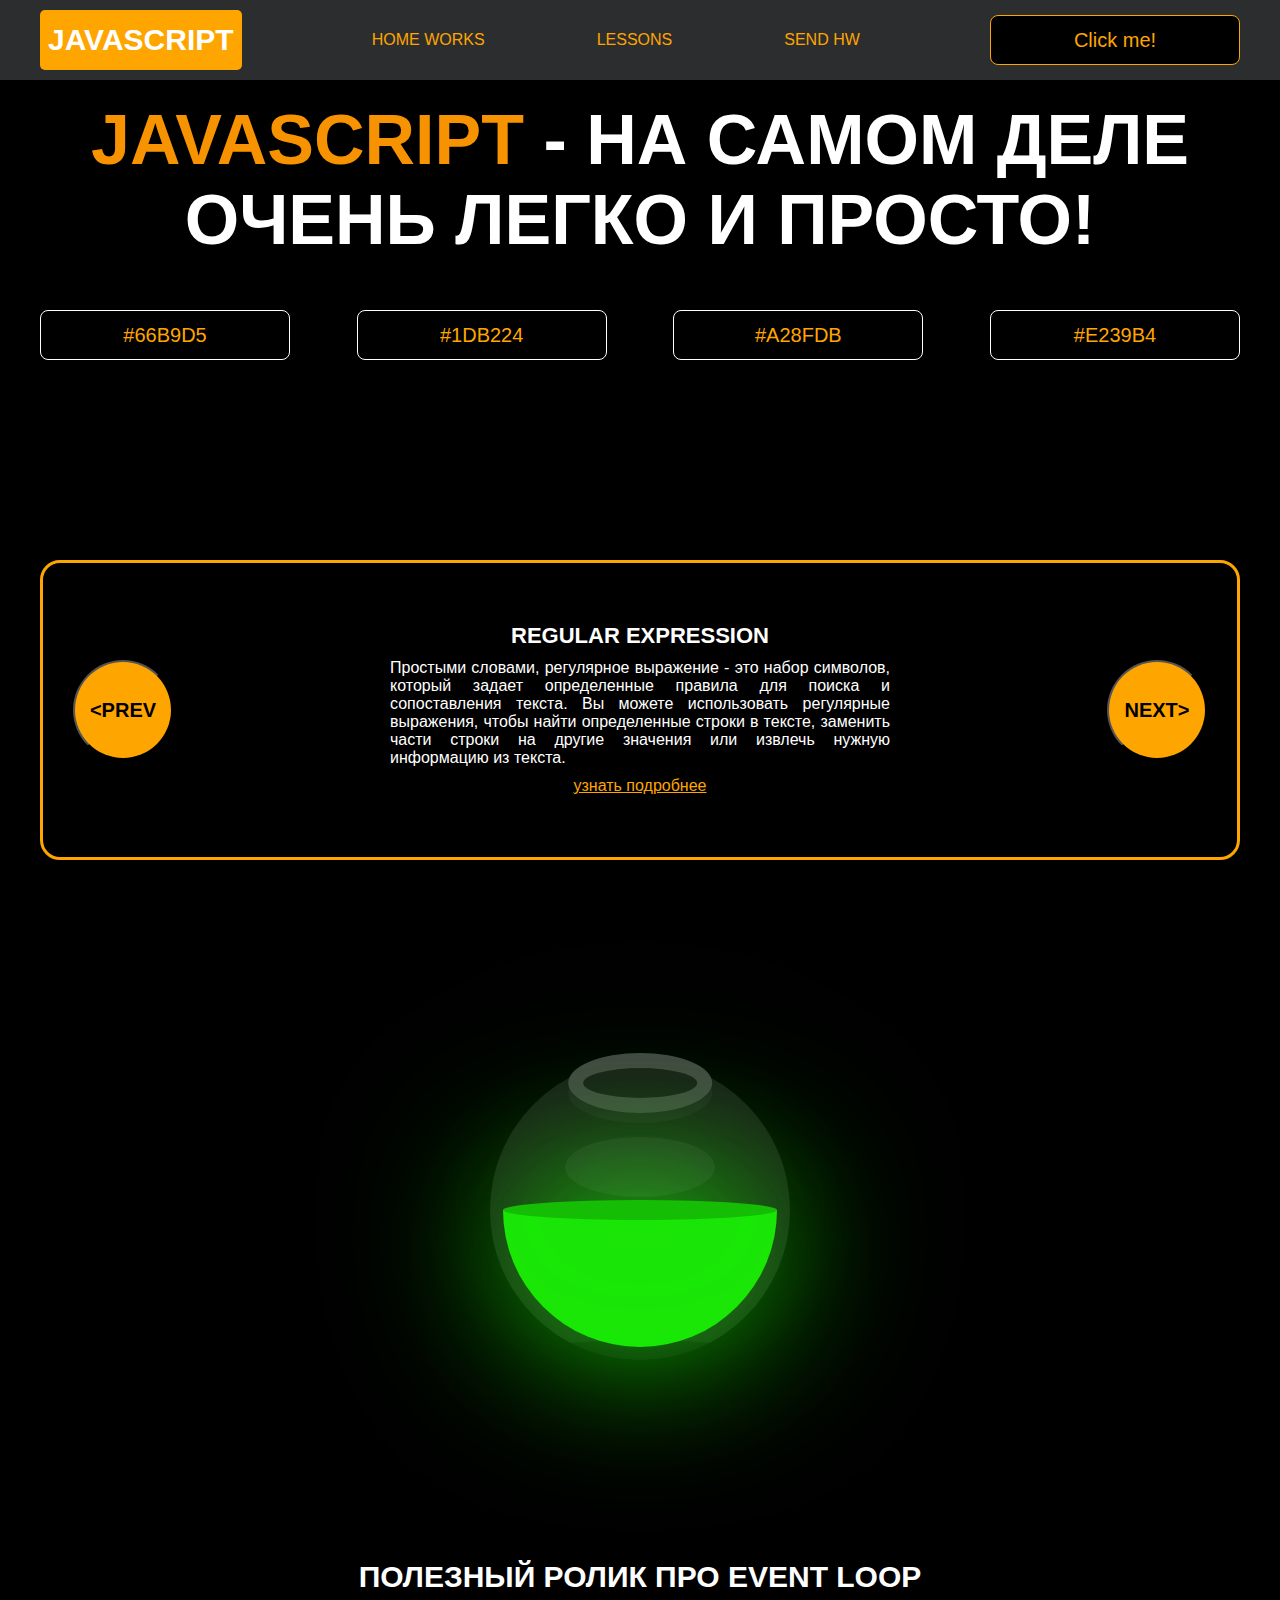
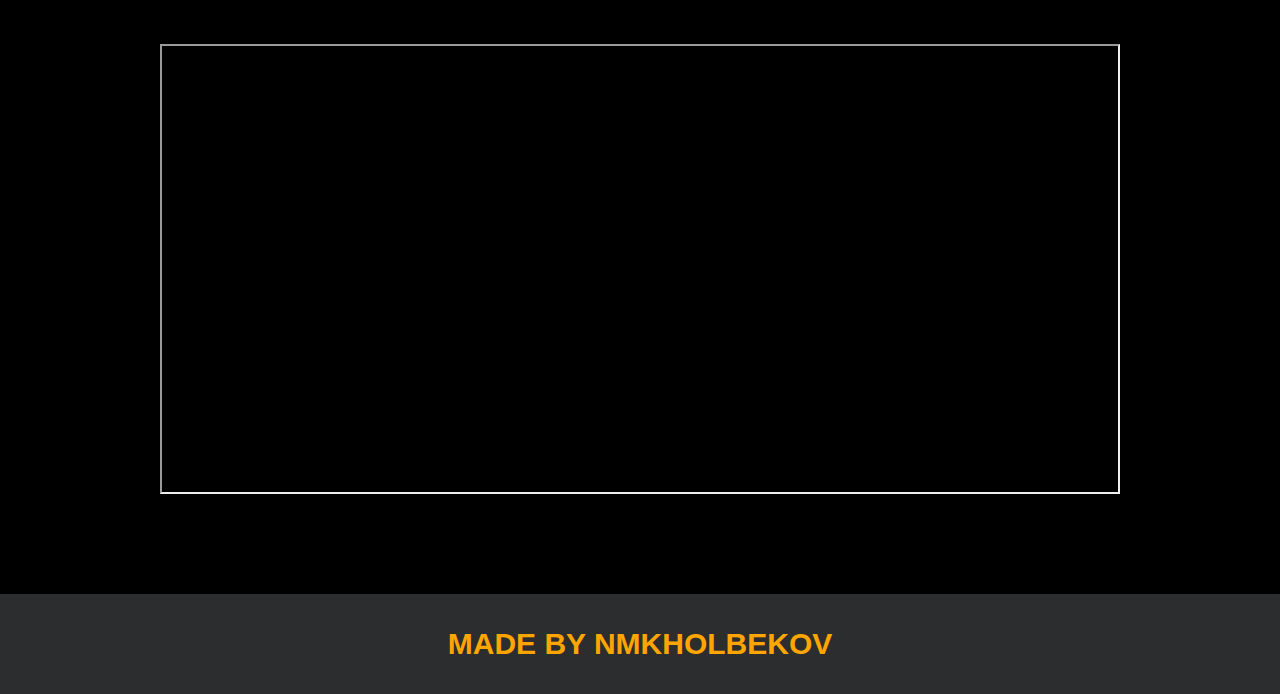
==== project_program_for_students/index.html @ a9e52cdc "Hw1" ====
<!DOCTYPE html>
<html lang="en">
<head>
    <meta charset="UTF-8">
    <title>Java Script</title>
    <link rel="stylesheet" href="css/style.css">
    <link rel="stylesheet" href="css/core.css">
</head>
<body>

<div class="wrapper">
    <div class="header">
        <div class="container">
            <div class="inner_header">
                <a href="index.html">
                    <div class="logotype">
                        <h2>JavaScript</h2>
                    </div>
                </a>
                <ul class="menu">
                    <li class="menu_link">
                        <a href="pages/home_works.html">Home Works</a>
                    </li>
                    <li class="menu_link">
                        <a href="pages/lessons.html">Lessons</a>
                    </li>
                    <li class="menu_link">
                        <a href="https://t.me/NurDinBuy16" target="_blank">Send hw</a>
                    </li>
                </ul>
                <button class="btn" id="btn-get">Click me!</button>
            </div>
        </div>
    </div>
    <div class="main_block">
        <div class="container">
            <div class="inner_main">
                <h1><strong id="js-color">JavaScript</strong> - на самом деле очень легко и просто!</h1>
                <div class="colors-buttons">
                    <button class="btn btn-color"></button>
                    <button class="btn btn-color"></button>
                    <button class="btn btn-color"></button>
                    <button class="btn btn-color"></button>
                </div>
            </div>
        </div>
    </div>
    <div class="slider_block">
        <div class="container">
            <div class="inner_slider">
                <div class="slider">
                    <button class="btn-slide" id="prev">&lt;prev</button>
                    <div class="slide active_slide">
                        <div class="slide_card">
                            <h3>regular expression</h3>
                            <p>Простыми словами, регулярное выражение - это набор символов, который задает определенные правила для поиска и сопоставления текста. Вы можете использовать регулярные выражения, чтобы найти определенные строки в тексте, заменить части строки на другие значения или извлечь нужную информацию из текста.</p>
                            <a href="https://developer.mozilla.org/ru/docs/Web/JavaScript/Guide/Regular_expressions" target="_blank">узнать подробнее</a>
                        </div>
                    </div>
                    <div class="slide">
                        <div class="slide_card">
                            <h3>recursion</h3>
                            <p>Простыми словами, рекурсия - это, когда функция делает повторяющиеся вызовы самой себя для решения задачи, пока не достигнет определенного условия выхода из рекурсии.</p>
                            <a href="https://learn.javascript.ru/recursion" target="_blank">узнать подробнее</a>
                        </div>
                    </div>
                    <div class="slide">
                        <div class="slide_card">
                            <h3>json</h3>
                            <p>Простыми словами, JSON - это способ представления данных в виде текста, чтобы они могли быть легко поняты и использованы различными программами. Он использует простые правила для описания объектов и массивов, а также для представления простых типов данных, таких как строки, числа, логические значения и т.д.</p>
                            <a href="https://developer.mozilla.org/ru/docs/Learn/JavaScript/Objects/JSON" target="_blank">узнать подробнее</a>
                        </div>
                    </div>
                    <div class="slide">
                        <div class="slide_card">
                            <h3>event loop</h3>
                            <p>Простыми словами, event loop похож на дежурного, который непрерывно проверяет, произошло ли какое-либо событие, и реагирует на него, когда оно происходит. Он имеет список задач, которые нужно выполнить, и он перебирает этот список событий одно за другим, обрабатывая каждое событие, когда оно наступает.</p>
                            <a href="https://highload.today/kak-ustroen-event-loop-v-javascript-parallelnaya-model-i-tsikl-sobytij/" target="_blank">узнать подробнее</a>
                        </div>
                    </div>
                    <button class="btn-slide" id="next">next&gt;</button>
                </div>
            </div>
        </div>
    </div>

    <div class="botlle">
        <div class="container">
            <div class="bottle_inner">
                <a href="pages/monster.html">
                    <div class="bowl">
                        <div class="shadow"></div>
                        <div class="liquid"></div>

                    </div>
                </a>
            </div>
        </div>
    </div>

    <div class="block_video">
        <div class="container">
            <h3>Полезный ролик про Event Loop</h3>
            <div class="inner_block_video">
                <iframe width="80%" height="450" src="https://www.youtube.com/embed/zDlg64fsQow" title="YouTube video player" frameborder="2" allow="autoplay; clipboard-write; encrypted-media; gyroscope; picture-in-picture; web-share" allowfullscreen></iframe>
            </div>
        </div>
    </div>

    <div class="footer">
        <div class="container">
            <a href="https://www.instagram.com/kholbekov_n/" target="_blank">
                <div class="inner_footer">
                    <h2>Made by nmkholbekov</h2>
                </div>
            </a>
        </div>
    </div>
</div>

<div class="modal">
    <div class="modal_dialog">
        <div class="modal_content">
            <form action="#">
                <div class="modal_close">&times;</div>
                <div class="modal_title">Мы свяжемся с вами как можно быстрее!</div>
                <input required placeholder="Ваше имя" name="fullname" type="text" class="modal_input">
                <input required placeholder="Ваш номер телефона" name="phone_number" type="phone" class="modal_input">
                <button class="btn btn_dark btn_min">Перезвонить мне</button>
            </form>
        </div>
    </div>
</div>

</body>
<script src="js/main.js"></script>
<script src="js/modal.js"></script>
</html>
---- project_program_for_students/css/style.css ----
/* HEADER */

.header {
    height: 80px;
    background: #2c2d2f;
    display: flex;
    align-items: center;
    width: 100%;
    position: fixed;
    top: 0;
    z-index: 2;
}

.inner_header {
    height: 100%;
    display: flex;
    align-items: center;
    justify-content: space-between;
}

/* LOGOTYPE */

.logotype {
    display: flex;
    align-items: center;
    justify-content: center;
    font-size: 22px;
    height: 60px;
    width: fit-content;
    background: var(--orange);
    padding: 8px;
    color: white;
    border-radius: 5px;
    cursor: pointer;
}

/* HEADER MENU */

.menu {
    display: flex;
    justify-content: space-around;
    width: 600px;
}

.menu_link a {
    color: var(--orange);
    text-transform: uppercase;
}

.menu_link a:hover {
    text-decoration: underline;
}

/* MAIN BLOCK */

.main_block {
    padding: 100px 0;
    background: black;
}

/* BUTTONS COLOR PICKER */

.colors-buttons {
    display: flex;
    justify-content: space-between;
    margin-top: 50px;
}

.btn-color {
    border-radius: 20px;
    border-color: white !important;
}

/* FOOTER */

.footer {
    background: #2c2d2f;
    width: 100%;
}

.inner_footer {
    display: flex;
    align-items: center;
    justify-content: center;
    height: 100px;
}

.footer h2 {
    text-transform: uppercase;
    color: var(--orange);
    font-weight: 600;
}


/* SLIDER BLOCK */

.slider_block {
    padding: 100px 0;
    background: black;
}

.slider {
    position: relative;
    width: 100%;
    height: 300px;
    overflow: hidden;
    border: 3px solid var(--orange);
    border-radius: 20px;
    display: flex;
    align-items: center;
    justify-content: space-between;
    padding: 0 30px;
}

.slide {
    position: absolute;
    top: 60px;
    left: 0;
    width: 100%;
    height: 100%;
    display: none;
    transition: opacity 0.5s ease-in-out;
}

.slide_card {
    color: white;
    margin: 0 auto;
    width: 500px;
    text-align: center;
}

.slide_card h3 {
    color: white;
    text-transform: uppercase;
    font-size: 22px;
}

.slide_card p {
    font-size: 16px;
    text-align: justify;
    margin: 10px 0;
}

.slide_card a {
    color: var(--orange);
    text-decoration: underline;
}

.slide.active_slide {
    display: block;
}

/* VIDEO BLOCK */

.block_video {
    background: black;
    padding: 100px 0;
}

.inner_block_video {
    display: flex;
    justify-content: center;
    margin-top: 50px;
}

/* MODAL */

.modal {
    position: fixed;
    height: 100%;
    width: 100%;
    top: 0;
    left: 0;
    z-index: 2;
    background: rgba(0, 0, 0, 0.8);
    display: none;
}

.modal_dialog {
    max-width: 500px;
    margin: 150px auto;
}

.modal_content {
    position: relative;
    width: 100%;
    padding: 40px;
    background-color: black;
    border: 2px solid var(--orange);
    border-radius: 4px;
    max-height: 80vh;
    overflow-y: auto;
}

.modal_content form {
    display: flex;
    flex-direction: column;
    align-items: center;
}

.modal_close {
    position: absolute;
    top: 8px;
    right: 14px;
    font-size: 30px;
    color: red;
    opacity: 0.5;
    font-weight: 700;
    border: none;
    background-color: transparent;
    cursor: pointer;
}

.modal_title {
    text-align: center;
    font-size: 22px;
    text-transform: uppercase;
    color: white;
}

.modal_input, .btn_min {
    width: 100% !important;
    margin-top: 10px;
}


/*-------BOTTLE-------*/

.botlle {
    background: black;
    padding: 100px 0;
}

.bottle_inner {
    display: flex;
    justify-content: center;
    align-items: center;
}

.bowl {
    position: relative;
    width: 300px;
    height: 300px;
    background: rgba(255, 255, 255, 0.1);
    border-radius: 50%;
    border: 8px solid transparent;
    animation: animate 5s linear infinite;
    transform-origin: bottom center;
    animation-play-state: run;
}

@keyframes animate {
    0% {
        transform: rotate(0deg);
    }
    25% {
        transform: rotate(22deg);
    }
    50% {
        transform: rotate(0deg);
    }
    75% {
        transform: rotate(-22deg);
    }
    100% {
        filter: hue-rotate(360deg);
    }
}

.bowl::before {
    content: "";
    position: absolute;
    top: -15px;
    left: 50%;
    transform: translateX(-50%);
    width: 40%;
    height: 30px;
    border: 15px solid #444;
    border-radius: 50%;
    box-shadow: 0 10px #222;

}

.bowl::after {
    content: "";
    position: absolute;
    top: 35%;
    left: 50%;
    transform: translate(-50%, -50%);
    width: 150px;
    height: 60px;
    background: rgba(255, 255, 255, 0.05);
    transform-origin: center;
    animation: animatebowlshadow 5s linear infinite;
    border-radius: 50%;
    animation-play-state: running;

}


@keyframes animatebowlshadow {
    0% {
        left: 50%;
        width: 150px;
        height: 60px;
    }
    25% {
        left: 55%;
        width: 140px;
        height: 65px;
    }
    50% {
        left: 50%;
        width: 150px;
        height: 60px;
    }
    75% {
        left: 45%;
        width: 140px;
        height: 65px;
    }
    100% {


    }
}


.liquid {
    position: absolute;
    top: 50%;
    left: 5px;
    right: 5px;
    bottom: 5px;
    background: #1ae907;
    border-bottom-left-radius: 150px;
    border-bottom-right-radius: 150px;
    filter: drop-shadow(0 0 80px #1ae907);
    transform-origin: top center;
    animation: animateliquid 5s linear infinite;
    animation-play-state: running;
}

@keyframes animateliquid {
    0% {
        transform: rotate(0deg);
    }
    25% {
        transform: rotate(-22deg);
    }
    30% {
        transform: rotate(-23deg);
    }
    50% {
        transform: rotate(0deg);
    }
    75% {
        transform: rotate(22deg);
    }
    80% {
        transform: rotate(23deg);
    }
    100% {
        transform: rotate(0deg);
    }


}

.liquid::before {
    content: "";
    position: absolute;
    top: -10px;
    width: 100%;
    height: 20px;
    background: #15be05;
    border-radius: 50%;
    filter: drop-shadow(0 0 80px #15be05);
}

.shadow {
    position: absolute;
    top: calc(50% + 150px);
    left: 50%;
    transform: translate(-50%, -50%);
    width: 260px;
    height: 40px;
    background: rgba(0, 0, 0, 0.5);
    border-radius: 50%;
    animation: animateshadow 5s linear infinite;
    animation-play-state: running;

}

@keyframes animateshadow {
    0% {
        left: 50%;
        width: 260px;
        height: 40px;
        top: calc(50% + 150px);

    }

    25% {
        left: 55%;
        width: 265px;
        height: 30px;
        top: calc(50% + 130px);

    }
    50% {
        left: 50%;
        width: 260px;
        height: 40px;
        top: calc(50% + 150px);

    }
    75% {
        left: 45%;
        width: 265px;
        height: 30px;
        top: calc(50% + 130px);

    }
    100% {
    }
}
---- project_program_for_students/css/core.css ----
* {
    margin: 0;
    padding: 0;
    box-sizing: border-box;
}

.container {
    width: 1200px;
    margin: 0 auto;
}

body {
    font-family: "Britannic Bold", sans-serif;
    background: #c2d0d0;
}

.btn {
    width: 250px;
    height: 50px;
    font-size: 20px;
    cursor: pointer;
    border: 1px solid var(--orange);
    background: black;
    color: var(--orange);
    border-radius: 8px;
}

.btn:hover {
    background: #414349;
}

.btn:active {
    background: #56585D;
    border: 2px solid var(--orange);
}

a {
    text-decoration: none;
}

li {
    list-style: none;
}

h1 {
    text-align: center;
    font-size: 70px;
    color: white;
    margin: 0 auto;
    text-transform: uppercase;
    font-weight: 600;
}

h2 {
    text-align: center;
    font-size: 30px;
    color: white;
    margin: 0 auto;
    text-transform: uppercase;
    font-weight: 600;
}

h3 {
    text-align: center;
    font-size: 30px;
    color: white;
    margin: 0 auto;
    text-transform: uppercase;
    font-weight: 600;
}

h4 {
    font-size: 24px;
    color: white;
    text-transform: uppercase;
    font-weight: 600;
}

strong {
    color: #F79300;
}

label {
    font-size: 24px;
    color: var(--orange);
}

input {
    width: 350px;
    height: 50px;
    font-size: 20px;
    padding-left: 5px;
    color: var(--orange);
    background: black;
    border: 2px solid var(--orange);
}

.checker {
    color: white;
    font-size: 30px;
}

.btn-slide {
    display: block;
    width: 100px;
    height: 100px;
    background: var(--orange);
    color: black;
    font-size: 20px;
    text-transform: uppercase;
    border-radius: 50%;
    font-weight: 800;
    z-index: 1;
}

.btn-slide:hover {
    background: #b68733 !important;
    cursor: pointer;
    color: white;
}

:root {
    --orange: #ffa500
}
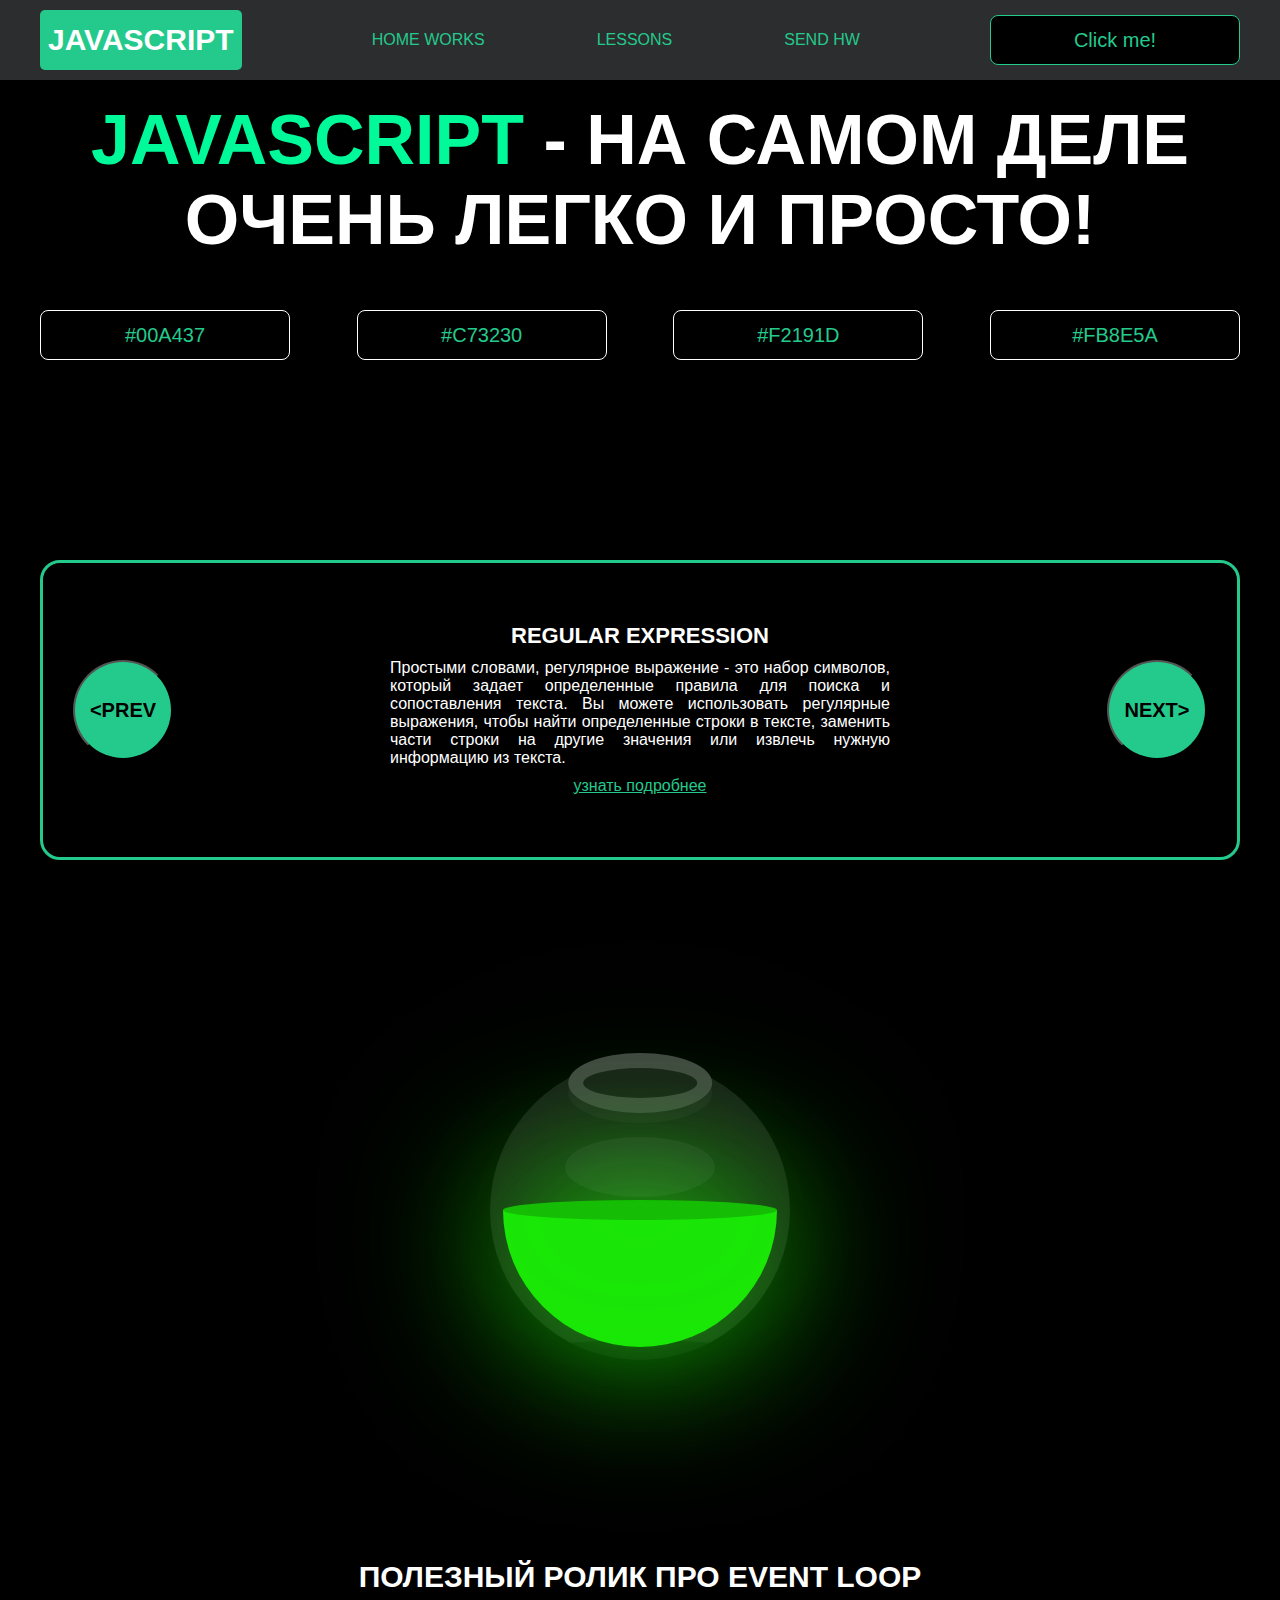
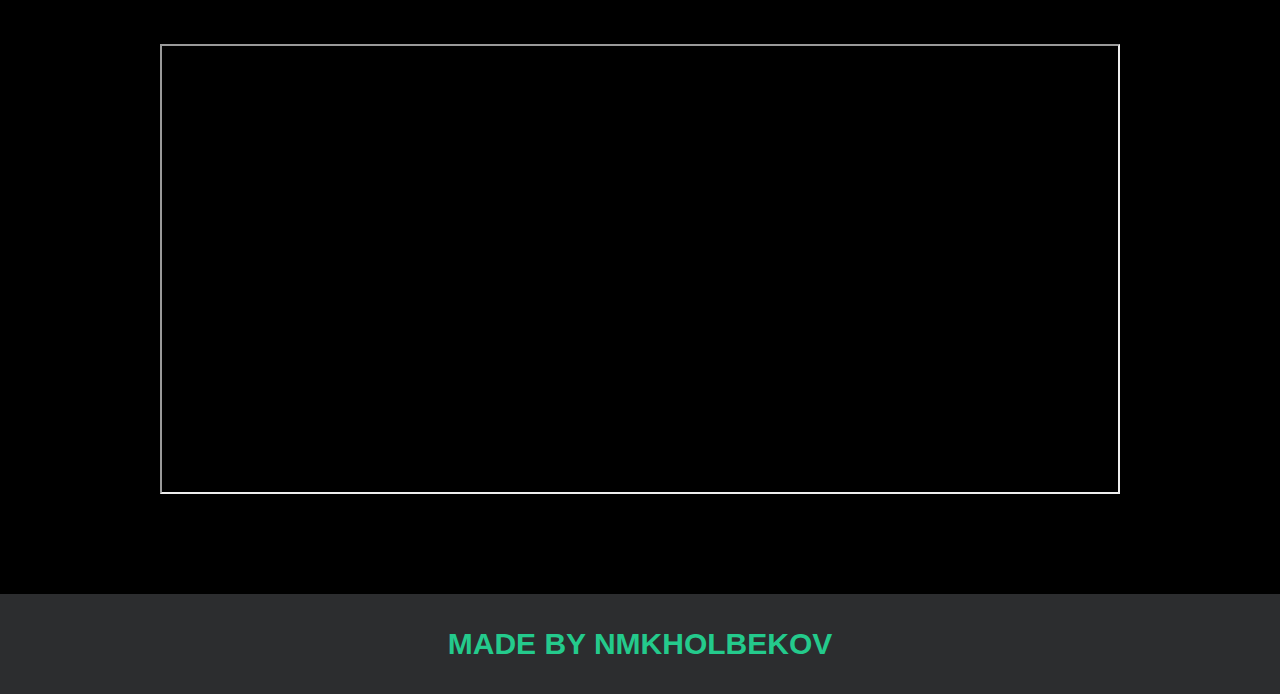
==== commit 29f3991a: "Hw3" ====
--- a/project_program_for_students/index.html
+++ b/project_program_for_students/index.html
@@ -25,7 +25,7 @@
                         <a href="pages/lessons.html">Lessons</a>
                     </li>
                     <li class="menu_link">
-                        <a href="https://t.me/NurDinBuy16" target="_blank">Send hw</a>
+                        <a href="" target="_blank">Send hw</a>
                     </li>
                 </ul>
                 <button class="btn" id="btn-get">Click me!</button>
--- a/project_program_for_students/css/core.css
+++ b/project_program_for_students/css/core.css
@@ -77,7 +77,7 @@
 }
 
 strong {
-    color: #F79300;
+    color: #00FA9A;
 }
 
 label {
@@ -114,11 +114,11 @@
 }
 
 .btn-slide:hover {
-    background: #b68733 !important;
+    background: #00FA9A !important;
     cursor: pointer;
     color: white;
 }
 
 :root {
-    --orange: #ffa500
+    --orange: #24CA8C
 }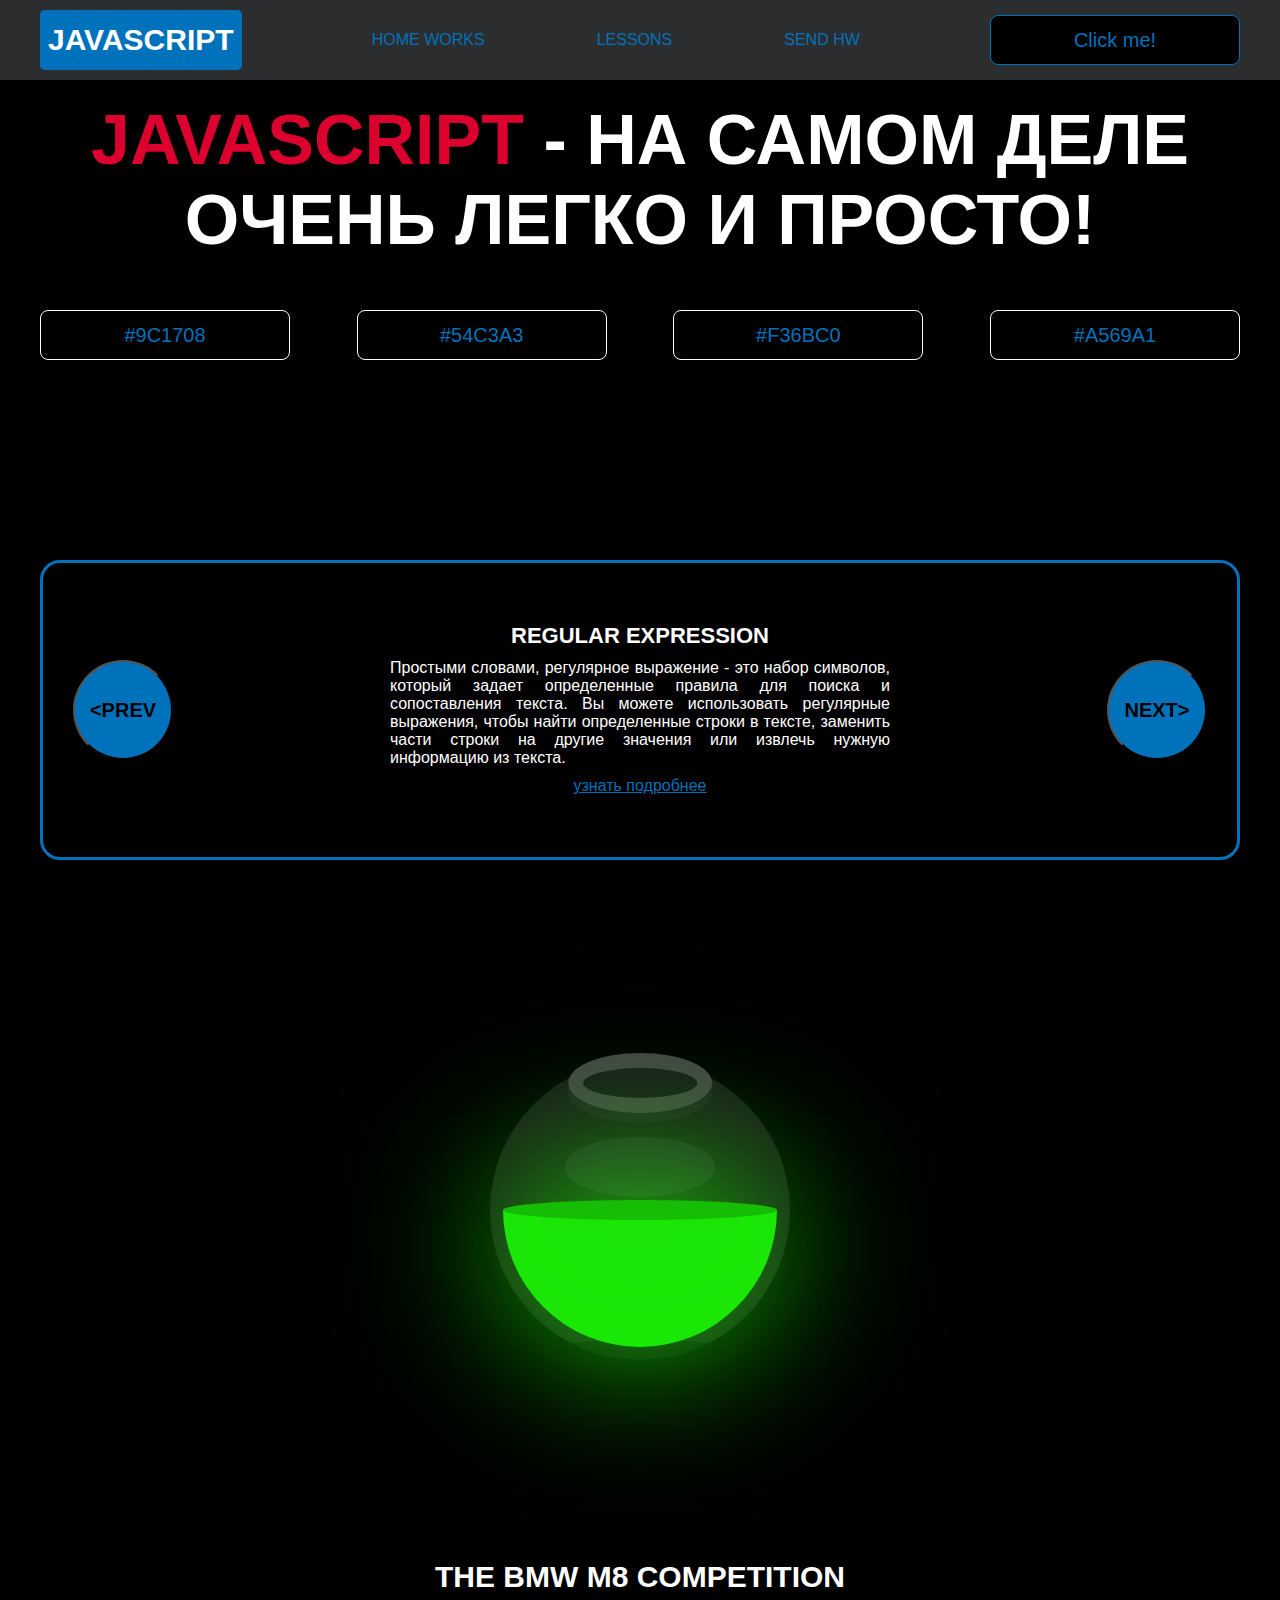
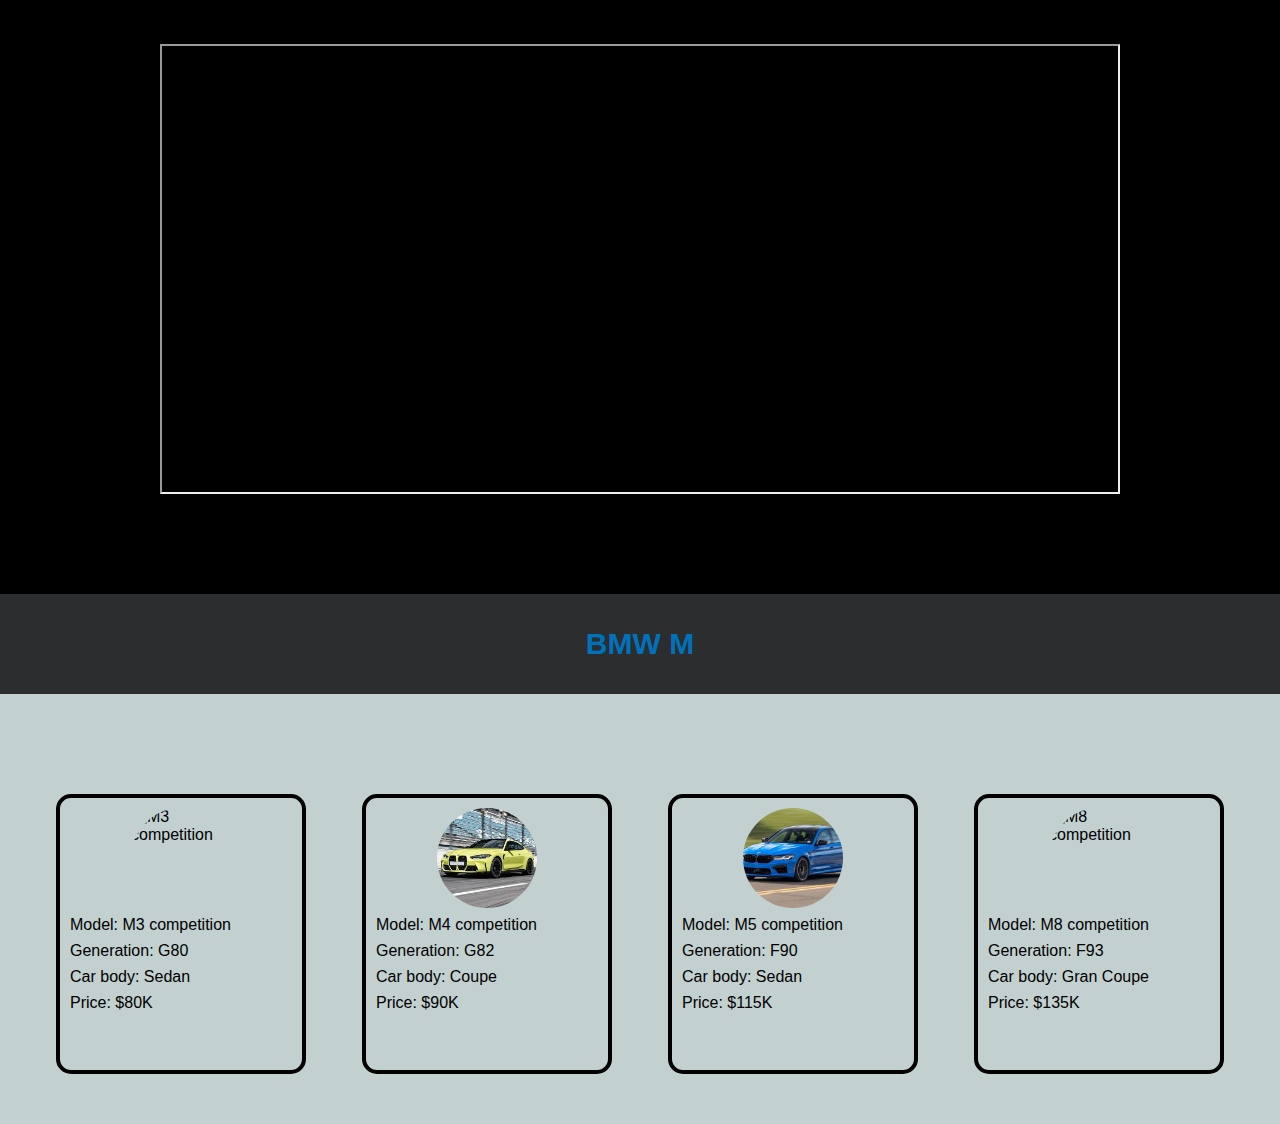
==== commit a01e3ab7: "Hw4 and Hw5" ====
--- a/project_program_for_students/index.html
+++ b/project_program_for_students/index.html
@@ -84,7 +84,7 @@
         </div>
     </div>
 
-    <div class="botlle">
+    <div class="bottle">
         <div class="container">
             <div class="bottle_inner">
                 <a href="pages/monster.html">
@@ -100,24 +100,26 @@
 
     <div class="block_video">
         <div class="container">
-            <h3>Полезный ролик про Event Loop</h3>
+            <h3>The Bmw M8 Competition</h3>
             <div class="inner_block_video">
-                <iframe width="80%" height="450" src="https://www.youtube.com/embed/zDlg64fsQow" title="YouTube video player" frameborder="2" allow="autoplay; clipboard-write; encrypted-media; gyroscope; picture-in-picture; web-share" allowfullscreen></iframe>
+                <iframe width="80%" height="450" src="https://www.youtube.com/embed/Kt0VH2iULrw" title="YouTube video player" allow="autoplay; clipboard-write; encrypted-media; gyroscope; picture-in-picture; web-share" allowfullscreen></iframe>
             </div>
         </div>
     </div>
 
     <div class="footer">
         <div class="container">
-            <a href="https://www.instagram.com/kholbekov_n/" target="_blank">
+            <a href="https://www.instagram.com/bmwm/" target="_blank">
                 <div class="inner_footer">
-                    <h2>Made by nmkholbekov</h2>
+                    <h2>Bmw M</h2>
                 </div>
             </a>
         </div>
     </div>
 </div>
+<div class="wrap">
 
+</div>
 <div class="modal">
     <div class="modal_dialog">
         <div class="modal_content">
--- a/project_program_for_students/css/style.css
+++ b/project_program_for_students/css/style.css
@@ -3,6 +3,9 @@
 .header {
     height: 80px;
     background: #2c2d2f;
+    background-image: url("https://www.bmw.kg/content/dam/bmw/common/images/logo-icons/BMW/BMW_White_Logo.svg.asset.1670245093434.svg"), url("https://www.bmw.kg/content/dam/bmw/common/images/logo-icons/BMW/BMW_Grey-Colour_RGB.SVG.asset.1697707041685.SVG");
+    background-repeat: no-repeat;
+    background-size: contain;
     display: flex;
     align-items: center;
     width: 100%;
@@ -56,6 +59,7 @@
 .main_block {
     padding: 100px 0;
     background: black;
+    /*background-image: url("");*/
 }
 
 /* BUTTONS COLOR PICKER */
@@ -226,7 +230,7 @@
 
 /*-------BOTTLE-------*/
 
-.botlle {
+.bottle {
     background: black;
     padding: 100px 0;
 }
@@ -425,3 +429,43 @@
     100% {
     }
 }
+
+/* AUTO BLOCK */
+.autoBlock {
+    width: 250px;
+    height: 280px;
+    padding: 10px;
+    border: 4px solid;
+    border-radius: 15px;
+    text-align: start;
+    box-sizing: border-box;
+    font-family: "Dubai", sans-serif;
+}
+
+.autoPhoto {
+    width: 100px;
+    height: 100px;
+    margin: 0 auto;
+    border-radius: 50%;
+    overflow: hidden;
+}
+
+.autoPhoto img {
+    width: 100%;
+    height: 100%;
+    object-fit: cover;
+}
+
+.wrap {
+    display: flex;
+    justify-content: space-evenly;
+    align-items: center;
+    flex-wrap: wrap;
+    padding-top: 100px;
+    padding-bottom: 50px;
+}
+
+.autoBlock p,
+.autoBlock span {
+    margin: 8px 0;
+}
--- a/project_program_for_students/css/core.css
+++ b/project_program_for_students/css/core.css
@@ -77,7 +77,7 @@
 }
 
 strong {
-    color: #00FA9A;
+    color: #dc002e;
 }
 
 label {
@@ -120,5 +120,5 @@
 }
 
 :root {
-    --orange: #24CA8C
+    --orange: #0072bb
 }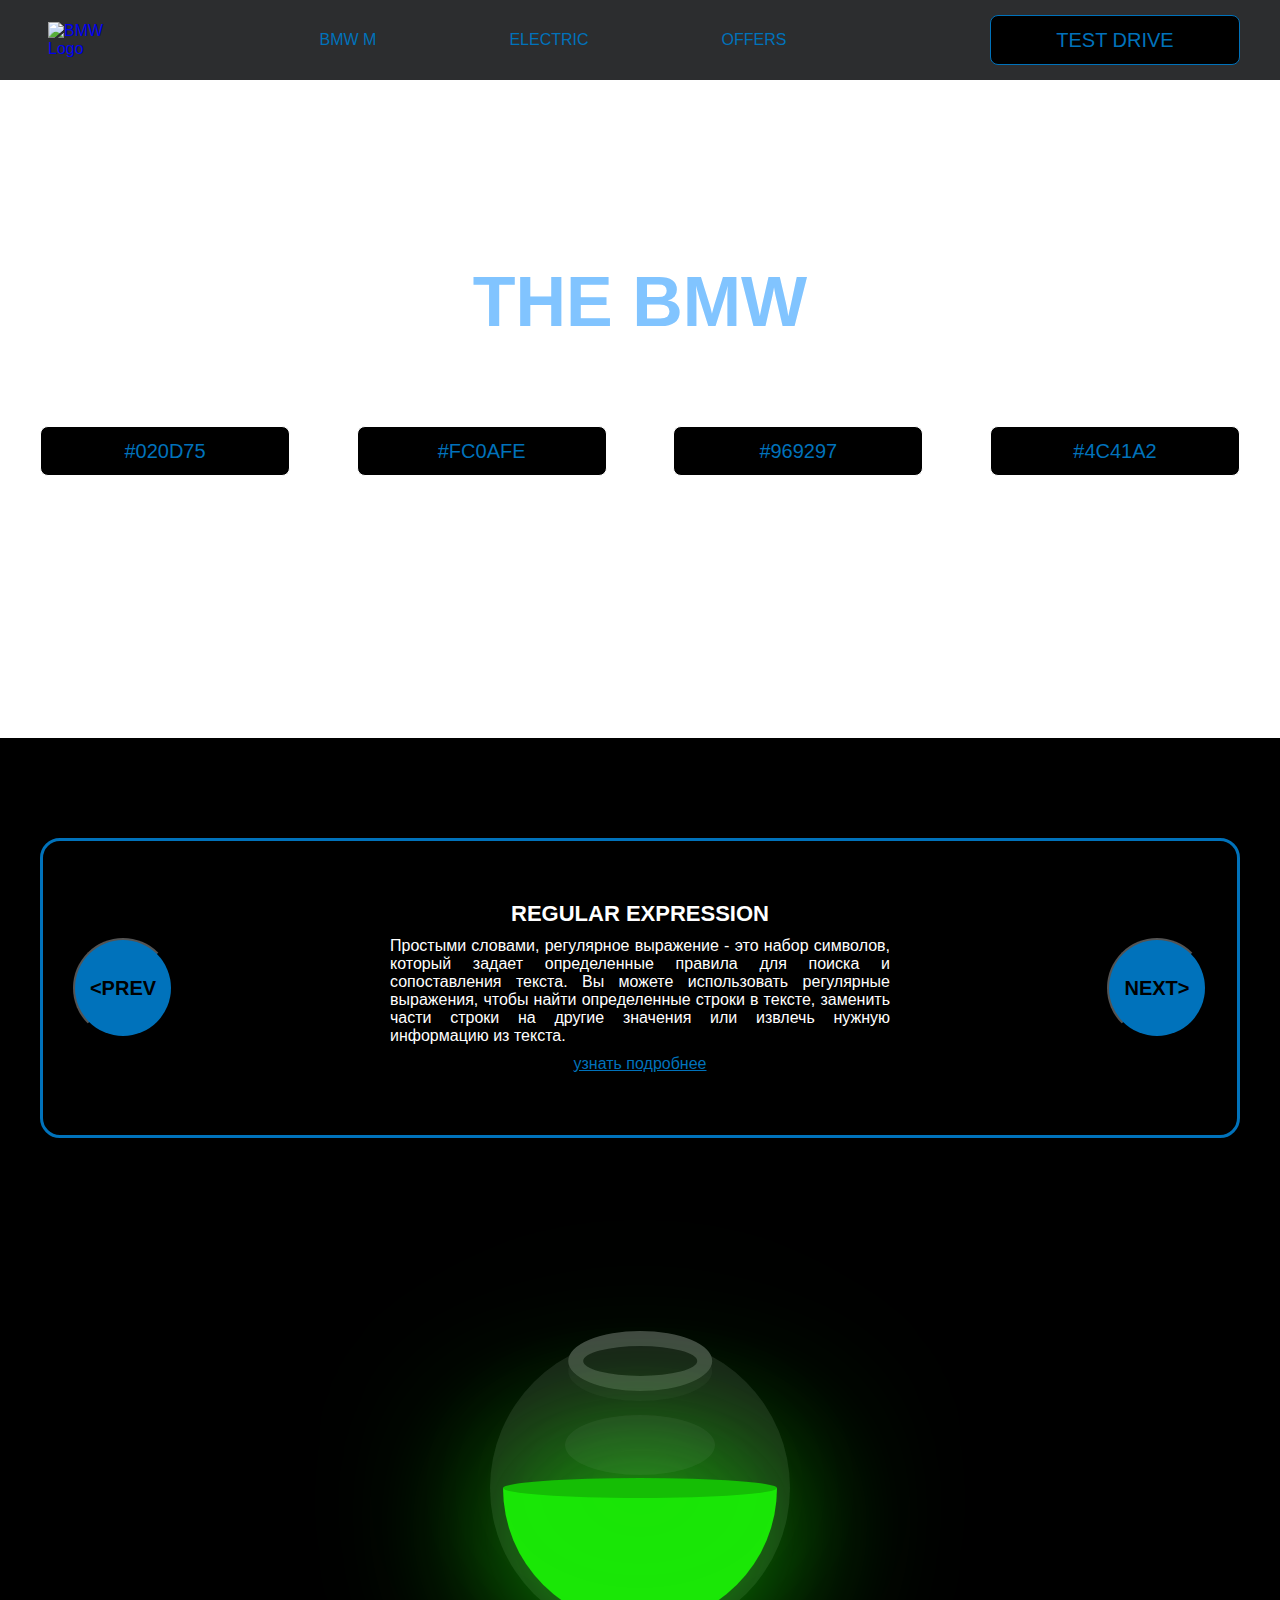
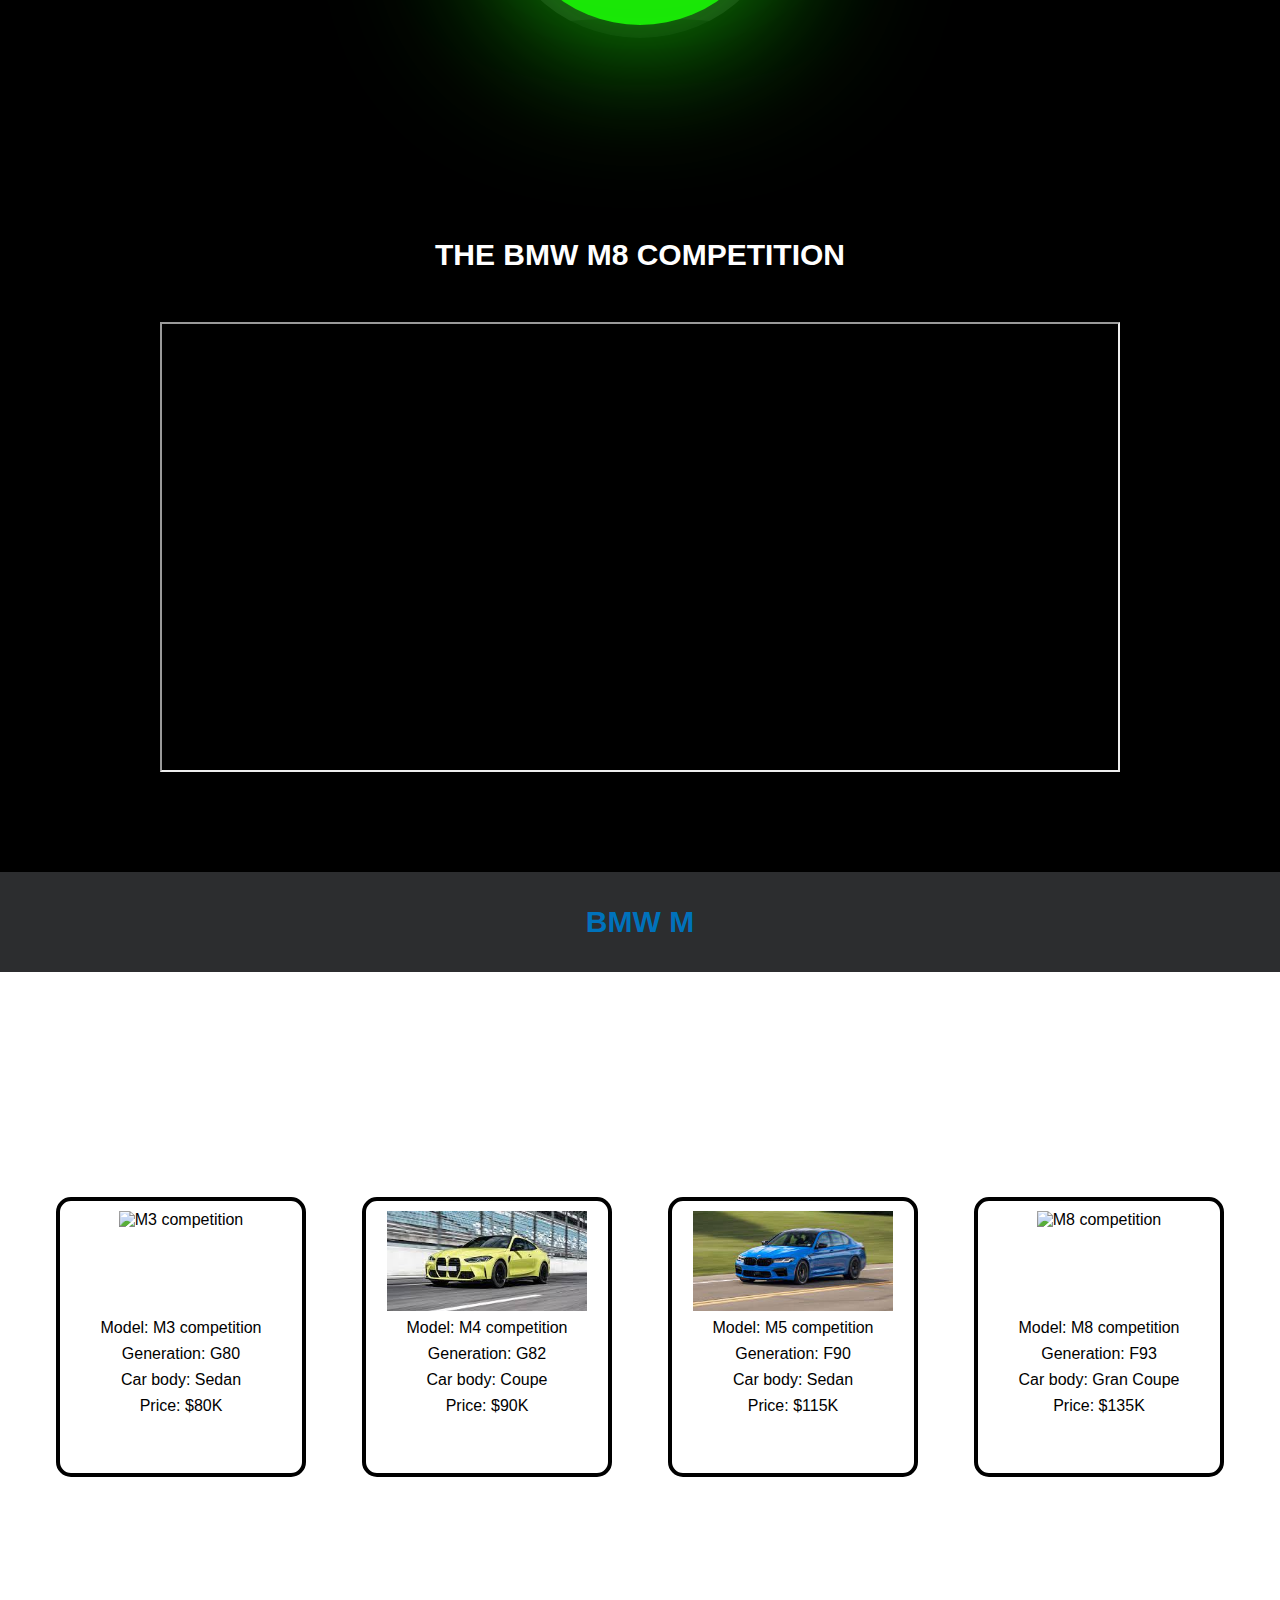
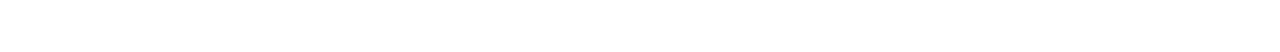
==== commit 9efa7d64: "Hw6" ====
--- a/project_program_for_students/index.html
+++ b/project_program_for_students/index.html
@@ -14,28 +14,29 @@
             <div class="inner_header">
                 <a href="index.html">
                     <div class="logotype">
-                        <h2>JavaScript</h2>
+                        <img src="https://www.bmw.com/etc.clientlibs/settings/wcm/designs/bmwcom/base/resources/ci2020/img/logo-light.svg" alt="BMW Logo">
                     </div>
                 </a>
                 <ul class="menu">
                     <li class="menu_link">
-                        <a href="pages/home_works.html">Home Works</a>
+                        <a href="pages/home_works.html">BMW M</a>
                     </li>
                     <li class="menu_link">
-                        <a href="pages/lessons.html">Lessons</a>
+                        <a href="pages/lessons.html">ELECTRIC</a>
                     </li>
                     <li class="menu_link">
-                        <a href="" target="_blank">Send hw</a>
+                        <a href="" target="_blank">OFFERS</a>
                     </li>
                 </ul>
-                <button class="btn" id="btn-get">Click me!</button>
+                <button class="btn" id="btn-get">TEST DRIVE</button>
             </div>
         </div>
     </div>
     <div class="main_block">
         <div class="container">
             <div class="inner_main">
-                <h1><strong id="js-color">JavaScript</strong> - на самом деле очень легко и просто!</h1>
+                <h1><strong id="js-color">The BMW</strong></h1>
+                <h2> named The best brand 2023 Customer reports</h2>
                 <div class="colors-buttons">
                     <button class="btn btn-color"></button>
                     <button class="btn btn-color"></button>
--- a/project_program_for_students/css/style.css
+++ b/project_program_for_students/css/style.css
@@ -3,9 +3,6 @@
 .header {
     height: 80px;
     background: #2c2d2f;
-    background-image: url("https://www.bmw.kg/content/dam/bmw/common/images/logo-icons/BMW/BMW_White_Logo.svg.asset.1670245093434.svg"), url("https://www.bmw.kg/content/dam/bmw/common/images/logo-icons/BMW/BMW_Grey-Colour_RGB.SVG.asset.1697707041685.SVG");
-    background-repeat: no-repeat;
-    background-size: contain;
     display: flex;
     align-items: center;
     width: 100%;
@@ -26,16 +23,14 @@
 .logotype {
     display: flex;
     align-items: center;
-    justify-content: center;
-    font-size: 22px;
-    height: 60px;
-    width: fit-content;
-    background: var(--orange);
     padding: 8px;
-    color: white;
     border-radius: 5px;
     cursor: pointer;
 }
+.logotype img {
+    width: 60px;
+}
+
 
 /* HEADER MENU */
 
@@ -57,9 +52,10 @@
 /* MAIN BLOCK */
 
 .main_block {
-    padding: 100px 0;
-    background: black;
-    /*background-image: url("");*/
+    padding: 262px 0;
+    background-image: url("https://images.netdirector.co.uk/gforces-auto/image/upload/q_auto,c_fill,f_auto,fl_lossy,w_1600,h_900/auto-client/def63ca90b33eee6a9e419d8a620981d/1.jpg");
+    background-position: center;
+    background-repeat: no-repeat;
 }
 
 /* BUTTONS COLOR PICKER */
@@ -437,17 +433,16 @@
     padding: 10px;
     border: 4px solid;
     border-radius: 15px;
-    text-align: start;
+    text-align: center;
     box-sizing: border-box;
     font-family: "Dubai", sans-serif;
 }
 
 .autoPhoto {
-    width: 100px;
+    width: 200px;
     height: 100px;
     margin: 0 auto;
     border-radius: 50%;
-    overflow: hidden;
 }
 
 .autoPhoto img {
@@ -457,12 +452,15 @@
 }
 
 .wrap {
+    height: 680px;
     display: flex;
     justify-content: space-evenly;
     align-items: center;
     flex-wrap: wrap;
     padding-top: 100px;
     padding-bottom: 50px;
+    background-image: url("https://www.bmw-m.com/content/dam/bmw/marketBMW_M/common/topics/Elektrifizierung/bmw-m-electrified-stage-front-01.jpg/jcr:content/renditions/cq5dam.resized.img.1680.large.time1697198652480.jpg");
+    background-repeat: no-repeat;
 }
 
 .autoBlock p,
--- a/project_program_for_students/css/core.css
+++ b/project_program_for_students/css/core.css
@@ -11,7 +11,7 @@
 
 body {
     font-family: "Britannic Bold", sans-serif;
-    background: #c2d0d0;
+    background: white;
 }
 
 .btn {
@@ -77,7 +77,7 @@
 }
 
 strong {
-    color: #dc002e;
+    color: #81C4FF;
 }
 
 label {
@@ -114,7 +114,7 @@
 }
 
 .btn-slide:hover {
-    background: #00FA9A !important;
+    background: #16588E !important;
     cursor: pointer;
     color: white;
 }
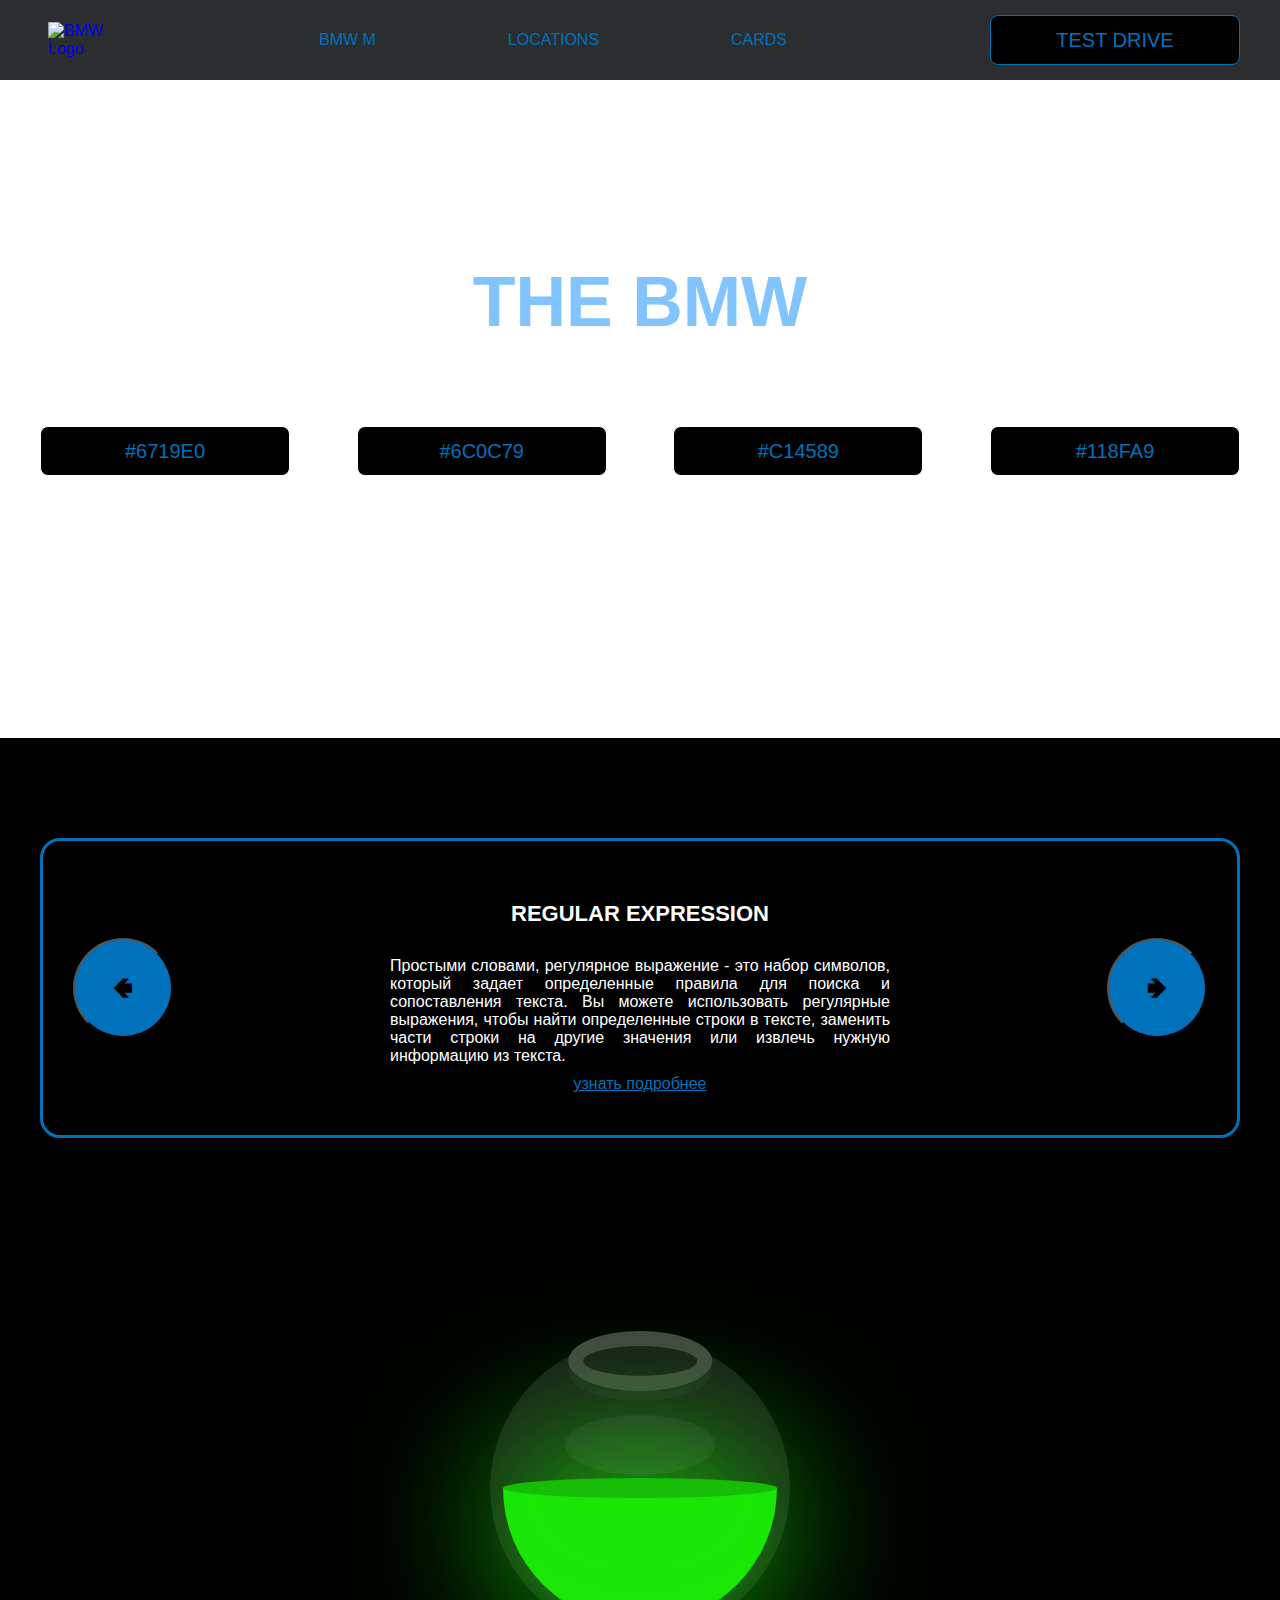
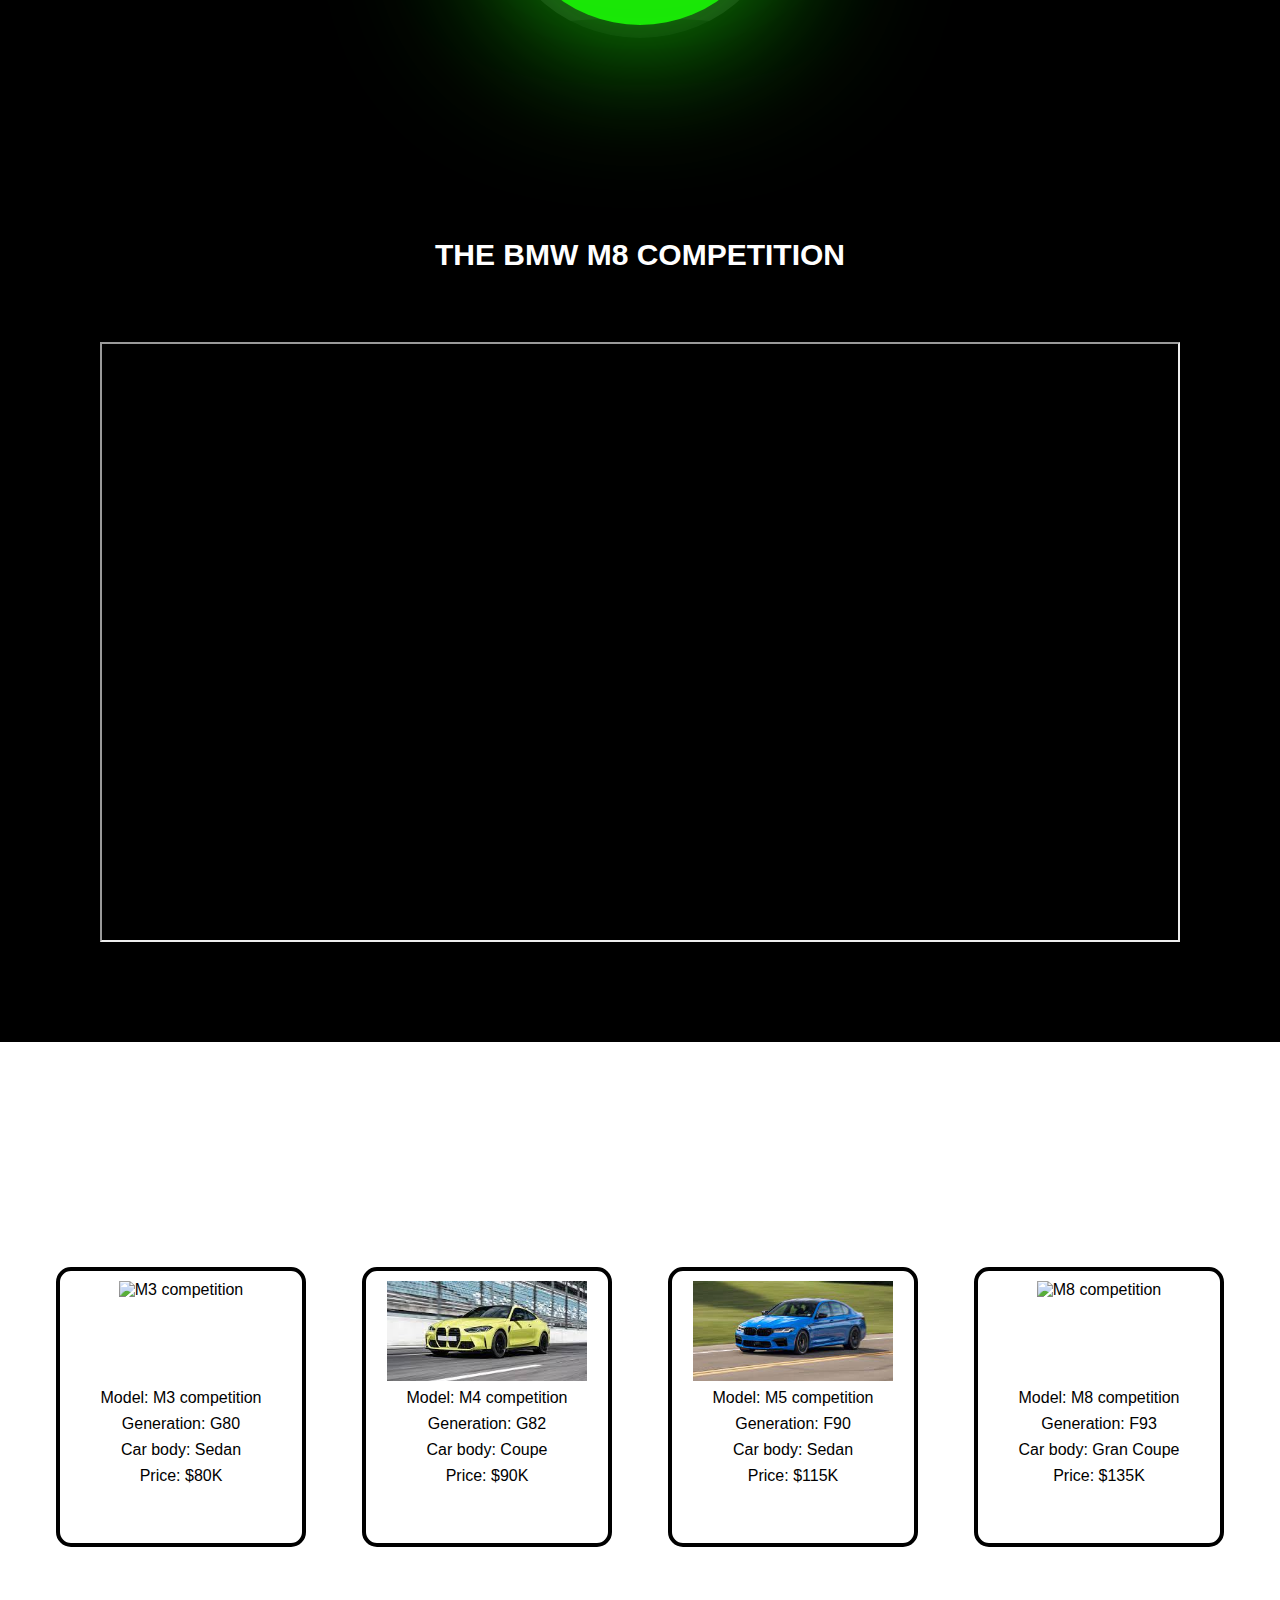
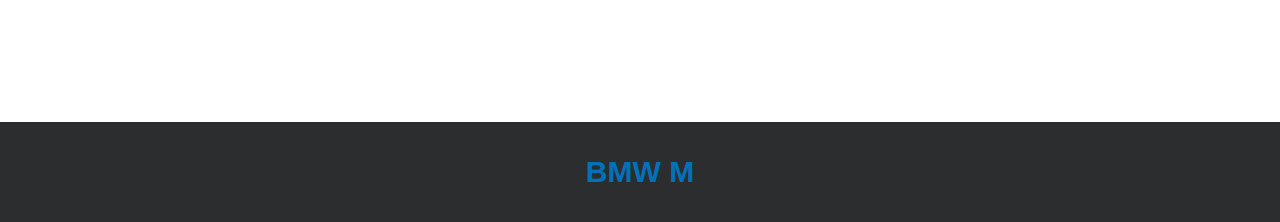
==== commit 2da456d0: "Hw7" ====
--- a/project_program_for_students/index.html
+++ b/project_program_for_students/index.html
@@ -22,10 +22,10 @@
                         <a href="pages/home_works.html">BMW M</a>
                     </li>
                     <li class="menu_link">
-                        <a href="pages/lessons.html">ELECTRIC</a>
+                        <a href="pages/lessons.html">LOCATIONS</a>
                     </li>
                     <li class="menu_link">
-                        <a href="" target="_blank">OFFERS</a>
+                        <a href="pages/cards.html">CARDS</a>
                     </li>
                 </ul>
                 <button class="btn" id="btn-get">TEST DRIVE</button>
@@ -50,7 +50,7 @@
         <div class="container">
             <div class="inner_slider">
                 <div class="slider">
-                    <button class="btn-slide" id="prev">&lt;prev</button>
+                    <button class="btn-slide" id="prev">&#129152;</button>
                     <div class="slide active_slide">
                         <div class="slide_card">
                             <h3>regular expression</h3>
@@ -79,7 +79,7 @@
                             <a href="https://highload.today/kak-ustroen-event-loop-v-javascript-parallelnaya-model-i-tsikl-sobytij/" target="_blank">узнать подробнее</a>
                         </div>
                     </div>
-                    <button class="btn-slide" id="next">next&gt;</button>
+                    <button class="btn-slide" id="next">&#129154;</button>
                 </div>
             </div>
         </div>
@@ -103,11 +103,13 @@
         <div class="container">
             <h3>The Bmw M8 Competition</h3>
             <div class="inner_block_video">
-                <iframe width="80%" height="450" src="https://www.youtube.com/embed/Kt0VH2iULrw" title="YouTube video player" allow="autoplay; clipboard-write; encrypted-media; gyroscope; picture-in-picture; web-share" allowfullscreen></iframe>
+                <iframe width="90%" height="600" src="https://www.youtube.com/embed/Kt0VH2iULrw" title="YouTube video player" allow="autoplay; clipboard-write; encrypted-media; gyroscope; picture-in-picture; web-share" allowfullscreen></iframe>
             </div>
         </div>
     </div>
+<div class="wrap">
 
+</div>
     <div class="footer">
         <div class="container">
             <a href="https://www.instagram.com/bmwm/" target="_blank">
@@ -118,9 +120,7 @@
         </div>
     </div>
 </div>
-<div class="wrap">
 
-</div>
 <div class="modal">
     <div class="modal_dialog">
         <div class="modal_content">
--- a/project_program_for_students/css/core.css
+++ b/project_program_for_students/css/core.css
@@ -61,6 +61,7 @@
 }
 
 h3 {
+    padding-bottom: 20px;
     text-align: center;
     font-size: 30px;
     color: white;
